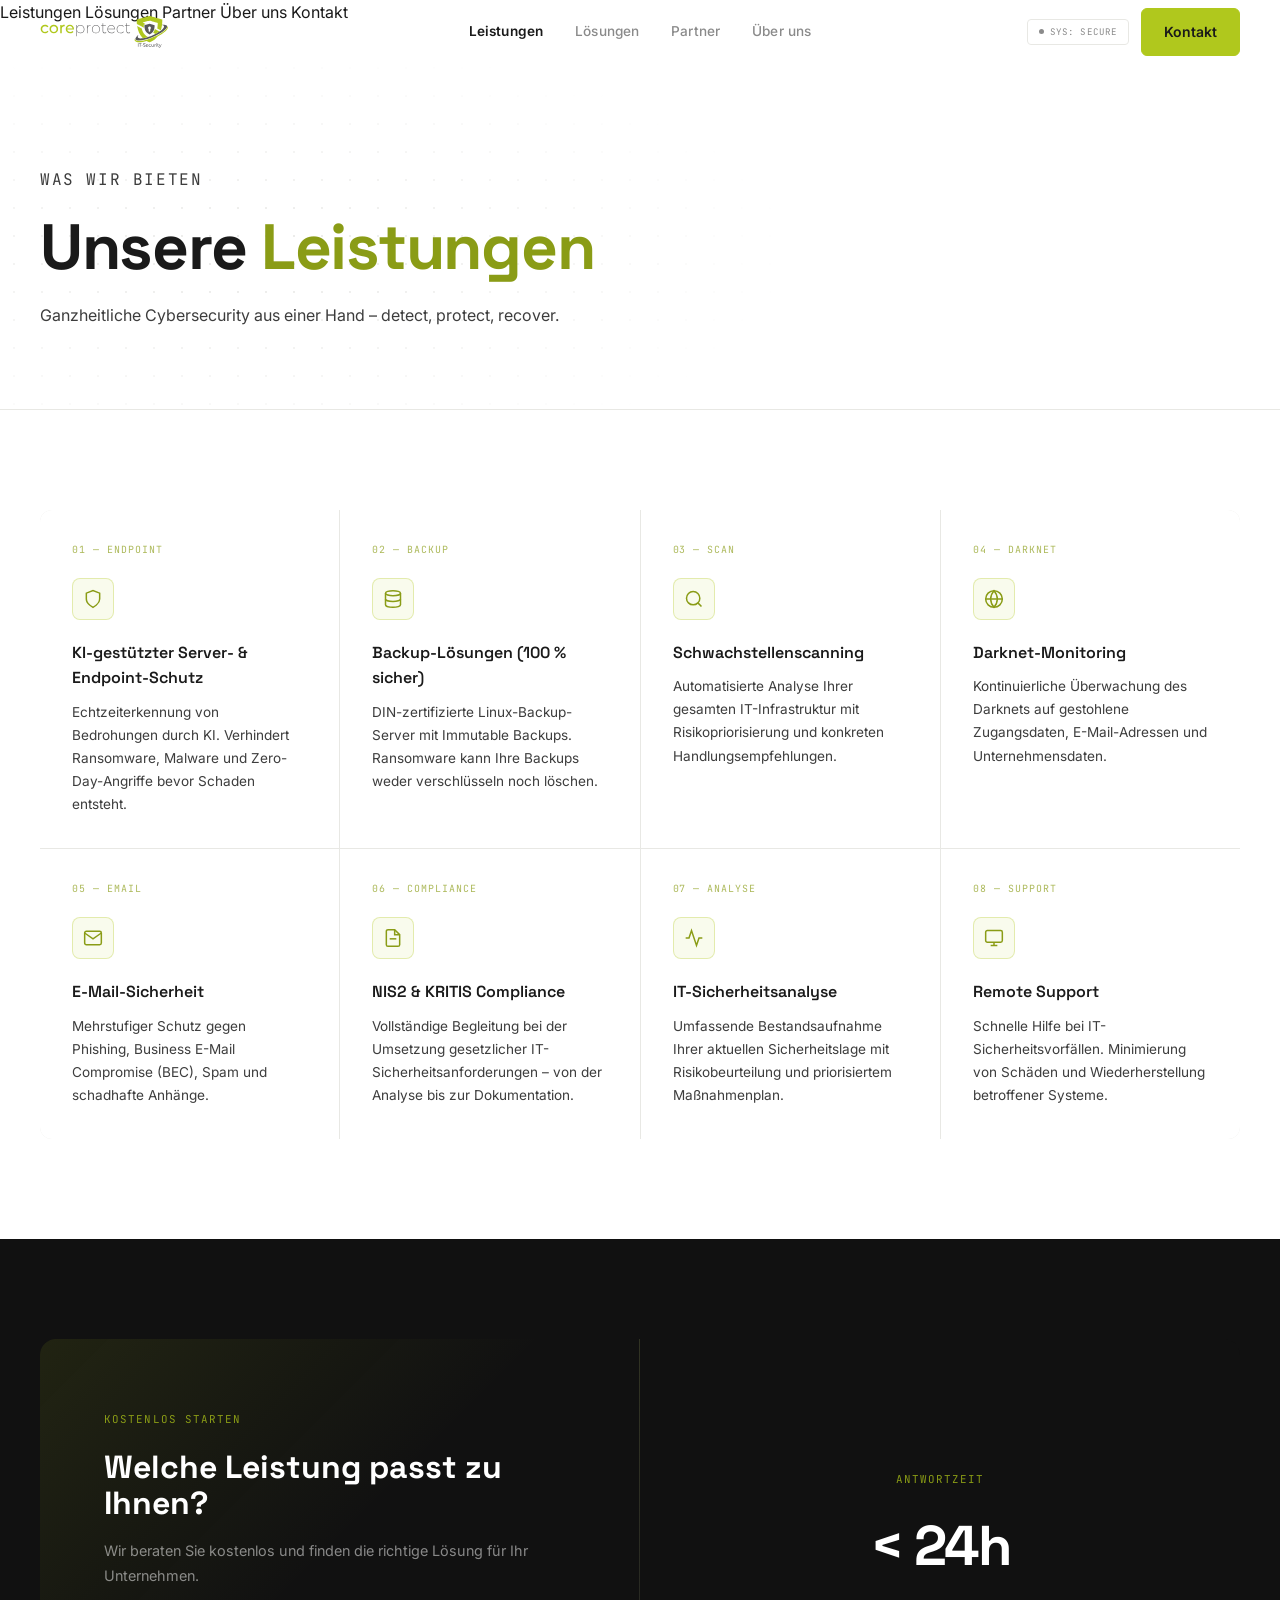
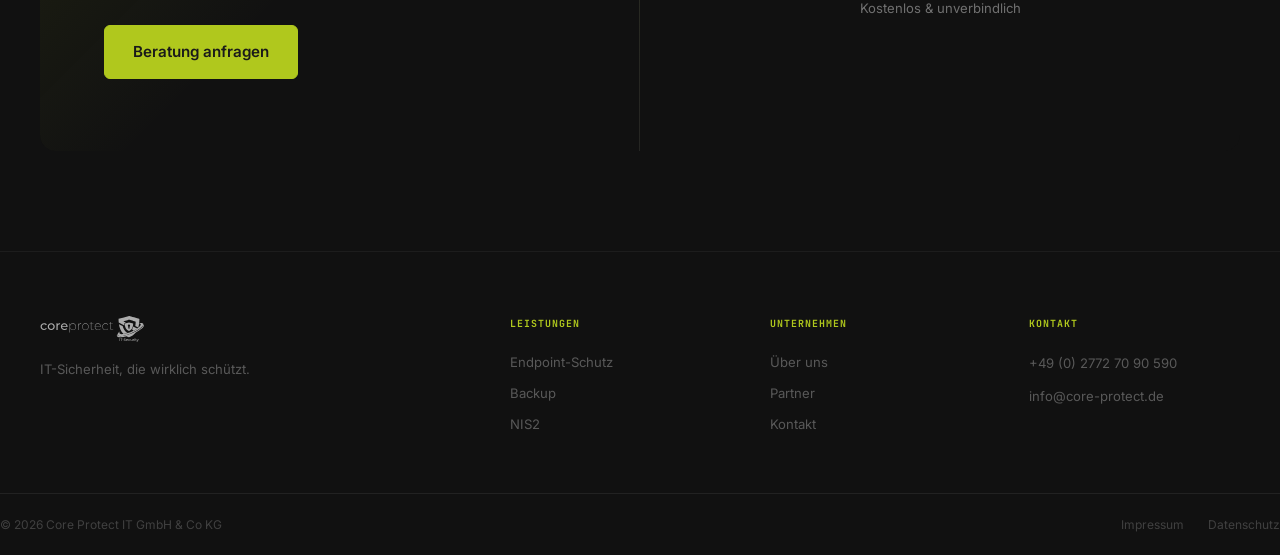
==== leistungen.html @ 8c35ec33 "Initial commit: Core Protect IT website Complete static website for Core Protect IT GmbH & Co KG — I" ====
<!DOCTYPE html>
<html lang="de">
<head>
  <meta charset="UTF-8" />
  <meta name="viewport" content="width=device-width, initial-scale=1.0" />
  <title>Leistungen | Core Protect IT</title>
  <link rel="preconnect" href="https://fonts.googleapis.com" />
  <link rel="preconnect" href="https://fonts.gstatic.com" crossorigin />
  <link href="https://fonts.googleapis.com/css2?family=Space+Grotesk:wght@400;500;600;700&family=Inter:wght@400;500;600&family=JetBrains+Mono:wght@400;500&display=swap" rel="stylesheet" />
  <link rel="stylesheet" href="css/style.css" />
</head>
<body>

  <header class="header scrolled" id="header">
    <nav class="nav wrap">
      <a href="index.html" class="nav__logo"><img src="images/logo.svg" alt="Core Protect IT" /></a>
      <div class="nav__center">
        <a href="leistungen.html" class="active">Leistungen</a>
        <a href="loesungen.html">Lösungen</a>
        <a href="partner.html">Partner</a>
        <a href="ueber-uns.html">Über uns</a>
      </div>
      <div class="nav__right">
        <span class="nav__status"><span class="nav__status__dot"></span>Sys: Secure</span>
        <a href="kontakt.html" class="btn btn-green">Kontakt</a>
      </div>
      <button class="nav__burger" id="burger"><span></span><span></span><span></span></button>
    </nav>
  </header>
  <div class="nav-mobile-links" id="mobileNav">
    <a href="leistungen.html">Leistungen</a>
    <a href="loesungen.html">Lösungen</a>
    <a href="partner.html">Partner</a>
    <a href="ueber-uns.html">Über uns</a>
    <a href="kontakt.html">Kontakt</a>
  </div>

  <section class="page-hero">
    <div class="wrap page-hero__inner">
      <p class="page-hero__kicker">Was wir bieten</p>
      <h1>Unsere <span>Leistungen</span></h1>
      <p>Ganzheitliche Cybersecurity aus einer Hand – detect, protect, recover.</p>
    </div>
  </section>

  <section class="s">
    <div class="wrap">
      <div class="cards reveal">
        <div class="card">
          <div class="card__n">01 — ENDPOINT</div>
          <div class="card__ico"><svg viewBox="0 0 24 24" fill="none" stroke="currentColor" stroke-width="1.8"><path d="M12 22s8-4 8-10V5l-8-3-8 3v7c0 6 8 10 8 10z"/></svg></div>
          <h3>KI-gestützter Server- & Endpoint-Schutz</h3>
          <p>Echtzeiterkennung von Bedrohungen durch KI. Verhindert Ransomware, Malware und Zero-Day-Angriffe bevor Schaden entsteht.</p>
          <div class="card__bar"></div>
        </div>
        <div class="card">
          <div class="card__n">02 — BACKUP</div>
          <div class="card__ico"><svg viewBox="0 0 24 24" fill="none" stroke="currentColor" stroke-width="1.8"><ellipse cx="12" cy="5" rx="9" ry="3"/><path d="M3 5v14c0 1.66 4 3 9 3s9-1.34 9-3V5"/><path d="M3 12c0 1.66 4 3 9 3s9-1.34 9-3"/></svg></div>
          <h3>Backup-Lösungen (100 % sicher)</h3>
          <p>DIN-zertifizierte Linux-Backup-Server mit Immutable Backups. Ransomware kann Ihre Backups weder verschlüsseln noch löschen.</p>
          <div class="card__bar"></div>
        </div>
        <div class="card">
          <div class="card__n">03 — SCAN</div>
          <div class="card__ico"><svg viewBox="0 0 24 24" fill="none" stroke="currentColor" stroke-width="1.8"><circle cx="11" cy="11" r="8"/><line x1="21" y1="21" x2="16.65" y2="16.65"/></svg></div>
          <h3>Schwachstellenscanning</h3>
          <p>Automatisierte Analyse Ihrer gesamten IT-Infrastruktur mit Risikopriorisierung und konkreten Handlungsempfehlungen.</p>
          <div class="card__bar"></div>
        </div>
        <div class="card">
          <div class="card__n">04 — DARKNET</div>
          <div class="card__ico"><svg viewBox="0 0 24 24" fill="none" stroke="currentColor" stroke-width="1.8"><circle cx="12" cy="12" r="10"/><line x1="2" y1="12" x2="22" y2="12"/><path d="M12 2a15.3 15.3 0 0 1 4 10 15.3 15.3 0 0 1-4 10 15.3 15.3 0 0 1-4-10 15.3 15.3 0 0 1 4-10z"/></svg></div>
          <h3>Darknet-Monitoring</h3>
          <p>Kontinuierliche Überwachung des Darknets auf gestohlene Zugangsdaten, E-Mail-Adressen und Unternehmensdaten.</p>
          <div class="card__bar"></div>
        </div>
        <div class="card">
          <div class="card__n">05 — EMAIL</div>
          <div class="card__ico"><svg viewBox="0 0 24 24" fill="none" stroke="currentColor" stroke-width="1.8"><path d="M4 4h16c1.1 0 2 .9 2 2v12c0 1.1-.9 2-2 2H4c-1.1 0-2-.9-2-2V6c0-1.1.9-2 2-2z"/><polyline points="22,6 12,13 2,6"/></svg></div>
          <h3>E-Mail-Sicherheit</h3>
          <p>Mehrstufiger Schutz gegen Phishing, Business E-Mail Compromise (BEC), Spam und schadhafte Anhänge.</p>
          <div class="card__bar"></div>
        </div>
        <div class="card">
          <div class="card__n">06 — COMPLIANCE</div>
          <div class="card__ico"><svg viewBox="0 0 24 24" fill="none" stroke="currentColor" stroke-width="1.8"><path d="M14 2H6a2 2 0 0 0-2 2v16a2 2 0 0 0 2 2h12a2 2 0 0 0 2-2V8z"/><polyline points="14 2 14 8 20 8"/><line x1="16" y1="13" x2="8" y2="13"/></svg></div>
          <h3>NIS2 & KRITIS Compliance</h3>
          <p>Vollständige Begleitung bei der Umsetzung gesetzlicher IT-Sicherheitsanforderungen – von der Analyse bis zur Dokumentation.</p>
          <div class="card__bar"></div>
        </div>
        <div class="card">
          <div class="card__n">07 — ANALYSE</div>
          <div class="card__ico"><svg viewBox="0 0 24 24" fill="none" stroke="currentColor" stroke-width="1.8"><polyline points="22 12 18 12 15 21 9 3 6 12 2 12"/></svg></div>
          <h3>IT-Sicherheitsanalyse</h3>
          <p>Umfassende Bestandsaufnahme Ihrer aktuellen Sicherheitslage mit Risikobeurteilung und priorisiertem Maßnahmenplan.</p>
          <div class="card__bar"></div>
        </div>
        <div class="card">
          <div class="card__n">08 — SUPPORT</div>
          <div class="card__ico"><svg viewBox="0 0 24 24" fill="none" stroke="currentColor" stroke-width="1.8"><rect x="2" y="3" width="20" height="14" rx="2"/><line x1="8" y1="21" x2="16" y2="21"/><line x1="12" y1="17" x2="12" y2="21"/></svg></div>
          <h3>Remote Support</h3>
          <p>Schnelle Hilfe bei IT-Sicherheitsvorfällen. Minimierung von Schäden und Wiederherstellung betroffener Systeme.</p>
          <div class="card__bar"></div>
        </div>
      </div>
    </div>
  </section>

  <section class="s s--dark">
    <div class="wrap reveal">
      <div class="cta-block">
        <div class="cta-block__left">
          <span class="label label--green" style="margin-bottom:20px;display:block;">Kostenlos starten</span>
          <h2>Welche Leistung passt zu Ihnen?</h2>
          <p>Wir beraten Sie kostenlos und finden die richtige Lösung für Ihr Unternehmen.</p>
          <div class="cta-btns">
            <a href="kontakt.html" class="btn btn-green btn-lg">Beratung anfragen</a>
          </div>
        </div>
        <div class="cta-block__right" style="justify-content:center;align-items:center;display:flex;">
          <div style="text-align:center;">
            <span class="label label--green" style="display:block;margin-bottom:12px;">Antwortzeit</span>
            <div style="font-family:var(--font-head);font-size:3.5rem;font-weight:700;letter-spacing:-0.04em;color:#fff;">&lt; 24h</div>
            <div style="font-size:0.82rem;color:rgba(255,255,255,.4);margin-top:8px;">Kostenlos & unverbindlich</div>
          </div>
        </div>
      </div>
    </div>
  </section>

  <footer class="footer">
    <div class="wrap footer__grid">
      <div class="footer__brand"><img src="images/logo.svg" alt="Core Protect IT" /><p>IT-Sicherheit, die wirklich schützt.</p></div>
      <div class="footer__col"><h5>Leistungen</h5><a href="leistungen.html">Endpoint-Schutz</a><a href="leistungen.html">Backup</a><a href="leistungen.html">NIS2</a></div>
      <div class="footer__col"><h5>Unternehmen</h5><a href="ueber-uns.html">Über uns</a><a href="partner.html">Partner</a><a href="kontakt.html">Kontakt</a></div>
      <div class="footer__col"><h5>Kontakt</h5><p>+49 (0) 2772 70 90 590</p><p>info@core-protect.de</p></div>
    </div>
    <div class="wrap footer__btm">
      <p>&copy; 2026 Core Protect IT GmbH & Co KG</p>
      <div class="footer__btm-links"><a href="impressum.html">Impressum</a><a href="datenschutz.html">Datenschutz</a></div>
    </div>
  </footer>
  <script src="js/main.js"></script>
</body>
</html>
---- css/style.css ----
@import url('https://fonts.googleapis.com/css2?family=Space+Grotesk:wght@400;500;600;700&family=Inter:wght@400;500;600&family=JetBrains+Mono:wght@400;500&display=swap');

/* ===== Reset ===== */
*, *::before, *::after { box-sizing: border-box; margin: 0; padding: 0; }

:root {
  --green:      #b0c81d;
  --green-dk:   #8a9c16;
  --green-bg:   rgba(176,200,29,0.08);
  --green-line: rgba(176,200,29,0.3);
  --black:      #0e0e0e;
  --ink:        #1a1a1a;
  --ink-2:      #3d3d3d;
  --ink-3:      #8a8a8a;
  --rule:       #e8e8e4;
  --bg:         #fafaf8;
  --bg-off:     #f2f2ef;
  --white:      #ffffff;

  /* Dark surfaces */
  --d:          #111111;
  --d2:         #1a1a1a;
  --d3:         #222222;

  --font-head:  'Space Grotesk', system-ui, sans-serif;
  --font-body:  'Inter', system-ui, sans-serif;
  --font-mono:  'JetBrains Mono', monospace;
  --t:          0.2s ease;
}

html { scroll-behavior: smooth; font-size: 16px; }
body {
  font-family: var(--font-body);
  background: var(--white);
  color: var(--ink);
  line-height: 1.6;
  -webkit-font-smoothing: antialiased;
  overflow-x: hidden;
}
a { color: inherit; text-decoration: none; }
img { max-width: 100%; display: block; }
p { line-height: 1.75; }

/* ===== Layout ===== */
.wrap      { max-width: 1280px; margin: 0 auto; padding: 0 40px; }
.wrap--sm  { max-width: 960px;  margin: 0 auto; padding: 0 40px; }
.wrap--lg  { max-width: 1440px; margin: 0 auto; padding: 0 40px; }

/* ===== Type Scale ===== */
.display {
  font-family: var(--font-head);
  font-size: clamp(3.5rem, 7vw, 6.5rem);
  font-weight: 700;
  line-height: 0.95;
  letter-spacing: -0.02em;
  color: var(--ink);
}
.display .accent {
  color: var(--green-dk);
}

.heading-xl {
  font-family: var(--font-head);
  font-size: clamp(2rem, 4vw, 3.2rem);
  font-weight: 700;
  line-height: 1.1;
  letter-spacing: -0.015em;
  color: var(--ink);
}
.heading-lg {
  font-family: var(--font-head);
  font-size: clamp(1.5rem, 2.5vw, 2rem);
  font-weight: 600;
  line-height: 1.2;
  letter-spacing: -0.01em;
  color: var(--ink);
}
.heading-sm {
  font-family: var(--font-head);
  font-size: 1.1rem;
  font-weight: 600;
  line-height: 1.3;
  color: var(--ink);
}
.body-lg { font-size: 1.05rem; color: var(--ink-2); line-height: 1.75; }
.body    { font-size: 0.9rem;  color: var(--ink-2); line-height: 1.75; }
.label   {
  font-family: var(--font-mono);
  font-size: 0.68rem; letter-spacing: 0.1em;
  text-transform: uppercase; color: var(--ink-3);
}
.label--green { color: var(--green-dk); }

/* ===== Buttons ===== */
.btn {
  display: inline-flex; align-items: center; gap: 8px;
  font-family: var(--font-body); font-size: 0.875rem; font-weight: 600;
  padding: 12px 22px; border-radius: 6px; border: 1.5px solid transparent;
  cursor: pointer; transition: var(--t); white-space: nowrap;
}
.btn svg { width: 15px; height: 15px; flex-shrink: 0; }
.btn-black { background: var(--ink); color: #fff; border-color: var(--ink); }
.btn-black:hover { background: var(--d2); }
.btn-green { background: var(--green); color: var(--ink); border-color: var(--green); }
.btn-green:hover { background: var(--green-dk); border-color: var(--green-dk); color: #fff; }
.btn-outline { border-color: var(--rule); color: var(--ink-2); }
.btn-outline:hover { border-color: var(--ink-3); color: var(--ink); }
.btn-outline-white { border-color: rgba(255,255,255,0.25); color: rgba(255,255,255,0.8); }
.btn-outline-white:hover { border-color: rgba(255,255,255,0.6); color: #fff; }
.btn-lg { padding: 14px 28px; font-size: 0.95rem; }

/* ===== Nav ===== */
.header {
  position: fixed; inset: 0 0 auto 0; z-index: 200;
  border-bottom: 1px solid transparent;
  transition: background var(--t), border-color var(--t), backdrop-filter var(--t);
}
.header.scrolled {
  background: rgba(10,10,10,0.93);
  backdrop-filter: blur(24px) saturate(160%);
  border-bottom-color: rgba(176,200,29,0.15);
}

/* Top static green accent */
.header.scrolled::before {
  content: '';
  position: absolute;
  top: 0; left: 0; right: 0; height: 1px;
  background: linear-gradient(90deg, transparent 0%, var(--green-dk) 40%, var(--green) 60%, transparent 100%);
  opacity: 0.55;
  pointer-events: none;
}

/* Bottom moving scan line */
.header.scrolled::after {
  content: '';
  position: absolute;
  bottom: 0; left: 0; right: 0; height: 1px;
  background: linear-gradient(90deg, transparent 0%, var(--green) 50%, transparent 100%);
  background-size: 55% 1px;
  background-repeat: no-repeat;
  background-position: -55% 0;
  animation: navScan 5s ease-in-out infinite;
  pointer-events: none;
}
@keyframes navScan {
  0%   { background-position: -55% 0; }
  100% { background-position: 155% 0; }
}

/* Logo white on dark header */
.nav__logo img { transition: filter 0.25s ease; }
.header.scrolled .nav__logo img { filter: brightness(0) invert(1); opacity: 0.88; }

/* Nav links light on dark header */
.header.scrolled .nav__center a { color: rgba(255,255,255,0.38); }
.header.scrolled .nav__center a:hover { color: rgba(255,255,255,0.88); }
.header.scrolled .nav__center a.active { color: #fff; }
.header.scrolled .nav__burger span { background: rgba(255,255,255,0.7); }

/* Status badge */
.nav__status {
  display: flex; align-items: center; gap: 6px;
  font-family: var(--font-mono); font-size: 0.57rem;
  letter-spacing: 0.12em; text-transform: uppercase;
  padding: 5px 11px; border-radius: 4px;
  border: 1px solid var(--rule); color: var(--ink-3);
  transition: border-color 0.25s ease, color 0.25s ease, background 0.25s ease;
  white-space: nowrap;
}
.header.scrolled .nav__status {
  border-color: rgba(176,200,29,0.28);
  color: rgba(176,200,29,0.82);
  background: rgba(176,200,29,0.05);
}
.nav__status__dot {
  width: 5px; height: 5px; border-radius: 50%;
  background: var(--ink-3); flex-shrink: 0;
  transition: background 0.25s ease;
}
.header.scrolled .nav__status__dot {
  background: var(--green);
  animation: statusPulse 2.4s ease-in-out infinite;
}
@keyframes statusPulse {
  0%, 100% { box-shadow: 0 0 0 0 rgba(176,200,29,0.55); }
  50%       { box-shadow: 0 0 0 4px transparent; }
}

/* Mobile nav dark state */
.header.scrolled ~ #mobileNav.open {
  background: rgba(10,10,10,0.97);
  border-bottom-color: rgba(255,255,255,0.06);
}
.header.scrolled ~ #mobileNav.open a { color: rgba(255,255,255,0.5); }
.header.scrolled ~ #mobileNav.open a:hover { color: rgba(255,255,255,0.88); }
.nav {
  display: flex; align-items: center; justify-content: space-between;
  height: 64px;
}
.nav__logo img { height: 32px; width: auto; }

.nav__center {
  display: flex; align-items: center; gap: 32px;
  position: absolute; left: 50%; transform: translateX(-50%);
}
.nav__center a {
  font-size: 0.85rem; font-weight: 500; color: var(--ink-3);
  transition: color var(--t); letter-spacing: 0.01em;
}
.nav__center a:hover { color: var(--ink); }
.nav__center a.active { color: var(--ink); font-weight: 600; }

.nav__right { display: flex; align-items: center; gap: 12px; }

.nav__burger {
  display: none; flex-direction: column; gap: 5px;
  background: none; border: none; cursor: pointer;
}
.nav__burger span { width: 22px; height: 1.5px; background: var(--ink); display: block; transition: var(--t); }

/* ===== HERO ===== */
.hero {
  min-height: 100vh; display: flex; flex-direction: column;
  justify-content: flex-end; padding: 0;
  position: relative; overflow: hidden;
  background: var(--white);
}

/* subtle dot grid */
.hero::before {
  content: ''; position: absolute; inset: 0; pointer-events: none;
  background-image: radial-gradient(circle, #d0d0cc 1px, transparent 1px);
  background-size: 32px 32px;
  mask-image: radial-gradient(ellipse 60% 70% at 70% 30%, black 0%, transparent 80%);
  opacity: 0.5;
}

.hero__top {
  flex: 1; display: flex; align-items: flex-end;
  padding: 120px 40px 60px;
  max-width: 1280px; margin: 0 auto; width: 100%;
}
.hero__headline-wrap {
  display: grid; grid-template-columns: 1fr 380px;
  gap: 60px; align-items: flex-end; width: 100%;
}
.hero__kicker {
  display: flex; align-items: center; gap: 10px;
  margin-bottom: 28px;
}
.hero__kicker-dot {
  width: 8px; height: 8px; border-radius: 50%; background: var(--green);
  animation: pulse 2s ease infinite;
}
@keyframes pulse {
  0%,100% { box-shadow: 0 0 0 0 rgba(176,200,29,.4); }
  50%      { box-shadow: 0 0 0 6px transparent; }
}
.hero__kicker-text { font-family: var(--font-mono); font-size: 0.7rem; letter-spacing: 0.1em; text-transform: uppercase; color: var(--green-dk); }

.hero__side {
  padding-bottom: 12px;
}
.hero__side-text { font-size: 0.9rem; color: var(--ink-2); line-height: 1.7; margin-bottom: 24px; max-width: 340px; }
.hero__cta { display: flex; gap: 10px; }

.hero__rule {
  height: 1px; background: var(--rule); width: 100%;
}
.hero__bottom {
  display: grid; grid-template-columns: repeat(3,1fr);
  max-width: 1280px; margin: 0 auto; width: 100%;
  padding: 0 40px;
}
.hero__stat-cell {
  padding: 24px 0; border-right: 1px solid var(--rule);
  padding-right: 40px; padding-left: 40px;
}
.hero__stat-cell:first-child { padding-left: 0; }
.hero__stat-cell:last-child  { border-right: none; }
.hero__stat-num {
  font-family: var(--font-head); font-size: 2.2rem;
  font-weight: 700; color: var(--ink); line-height: 1;
  margin-bottom: 4px;
}
.hero__stat-num em { color: var(--green-dk); font-style: normal; }
.hero__stat-label { font-size: 0.78rem; color: var(--ink-3); line-height: 1.5; }

/* ===== Divider rule ===== */
.hr { height: 1px; background: var(--rule); }

/* ===== Section spacing ===== */
.s { padding: 100px 0; }
.s--sm { padding: 64px 0; }
.s--dark { background: var(--d); color: #fff; }
.s--off  { background: var(--bg); }

/* ===== Section label/title pattern ===== */
.s-head {
  display: grid; grid-template-columns: 200px 1fr;
  gap: 40px; margin-bottom: 64px; align-items: start;
}
.s-head--center {
  display: flex; flex-direction: column; align-items: center;
  text-align: center; margin-bottom: 56px; gap: 16px;
}
.s-num {
  font-family: var(--font-mono); font-size: 0.7rem;
  letter-spacing: 0.1em; text-transform: uppercase;
  color: var(--ink-3); padding-top: 8px;
}

/* ===== Services list (editorial) ===== */
.services-list { border-top: 1px solid var(--rule); }
.services-list__item {
  display: grid; grid-template-columns: 56px 1fr 1fr;
  gap: 40px; padding: 32px 0; border-bottom: 1px solid var(--rule);
  align-items: start; transition: background var(--t);
  cursor: default;
}
.services-list__item:hover { background: var(--bg); margin: 0 -40px; padding-left: 40px; padding-right: 40px; }
.services-list__n {
  font-family: var(--font-mono); font-size: 0.68rem;
  letter-spacing: 0.08em; color: var(--ink-3);
  padding-top: 4px;
}
.services-list__title { font-family: var(--font-head); font-size: 1.15rem; font-weight: 600; color: var(--ink); }
.services-list__desc  { font-size: 0.875rem; color: var(--ink-2); line-height: 1.7; }
.services-list__tag   {
  display: inline-block; font-family: var(--font-mono);
  font-size: 0.62rem; letter-spacing: 0.06em; text-transform: uppercase;
  background: var(--green-bg); color: var(--green-dk);
  border: 1px solid var(--green-line); border-radius: 4px;
  padding: 2px 8px; margin-top: 8px;
}

/* ===== Stats row (big numbers) ===== */
.stats-row {
  display: grid; grid-template-columns: repeat(4,1fr);
  border-left: 1px solid rgba(255,255,255,.08);
}
.stats-row__cell {
  padding: 56px 40px;
  border-right: 1px solid rgba(255,255,255,.08);
}
.stats-row__num {
  font-family: var(--font-head); font-size: clamp(2.8rem, 5vw, 4.5rem);
  font-weight: 700; color: var(--green); line-height: 1;
  margin-bottom: 12px; letter-spacing: -0.03em;
}
.stats-row__label { font-size: 0.8rem; color: rgba(255,255,255,.45); line-height: 1.6; max-width: 160px; }

/* ===== Three pillars ===== */
.pillars { display: grid; grid-template-columns: repeat(3,1fr); border-top: 1px solid var(--rule); }
.pillar {
  padding: 48px 40px; border-right: 1px solid var(--rule);
  position: relative; overflow: hidden;
}
.pillar:last-child { border-right: none; }
.pillar__step {
  font-family: var(--font-mono); font-size: 0.68rem;
  letter-spacing: 0.1em; text-transform: uppercase;
  color: var(--green-dk); margin-bottom: 32px; display: block;
}
.pillar__icon {
  width: 44px; height: 44px; margin-bottom: 20px;
  background: var(--green-bg); border: 1px solid var(--green-line);
  border-radius: 8px; display: flex; align-items: center; justify-content: center;
}
.pillar__icon svg { width: 22px; height: 22px; color: var(--green-dk); }
.pillar h3 { font-family: var(--font-head); font-size: 1.1rem; font-weight: 600; color: var(--ink); margin-bottom: 12px; }
.pillar p  { font-size: 0.875rem; color: var(--ink-2); line-height: 1.75; margin-bottom: 20px; }
.pillar ul { list-style: none; display: flex; flex-direction: column; gap: 8px; }
.pillar ul li { font-size: 0.8rem; color: var(--ink-2); display: flex; align-items: center; gap: 10px; }
.pillar ul li::before { content:''; width: 5px; height: 5px; border-radius: 50%; background: var(--green); flex-shrink: 0; }
.pillar__bar { position: absolute; bottom: 0; left: 0; height: 2px; width: 0; background: var(--green); transition: width 0.4s ease; }
.pillar:hover .pillar__bar { width: 100%; }

/* ===== Feature block ===== */
.feature {
  display: grid; grid-template-columns: 5fr 6fr;
  gap: 100px; align-items: center; padding: 80px 0;
  border-bottom: 1px solid var(--rule);
}
.feature:last-child { border-bottom: none; }
.feature--flip .feature__text { order: 2; }
.feature--flip .feature__vis  { order: 1; }
.feature__label { margin-bottom: 20px; }
.feature__text h2 { font-family: var(--font-head); font-size: clamp(1.6rem,2.5vw,2.2rem); font-weight: 700; color: var(--ink); margin-bottom: 16px; line-height: 1.2; }
.feature__text p  { font-size: 0.9rem; color: var(--ink-2); line-height: 1.8; margin-bottom: 24px; }
.feature__list { list-style: none; display: flex; flex-direction: column; gap: 12px; margin-bottom: 32px; }
.feature__list li { display: flex; align-items: flex-start; gap: 10px; font-size: 0.875rem; color: var(--ink); }
.feature__list li svg { width: 14px; height: 14px; color: var(--green-dk); flex-shrink: 0; margin-top: 3px; }

/* Dark terminal visual */
.feature__vis {
  background: var(--d); border-radius: 12px; overflow: hidden;
  border: 1px solid rgba(255,255,255,.08);
  box-shadow: 0 24px 60px rgba(0,0,0,.18), 0 4px 12px rgba(0,0,0,.12);
}
.term-bar { background: var(--d3); padding: 12px 16px; display: flex; align-items: center; gap: 7px; border-bottom: 1px solid rgba(255,255,255,.06); }
.dot-r { width:10px;height:10px;border-radius:50%;background:#ff5f57; }
.dot-y { width:10px;height:10px;border-radius:50%;background:#febc2e; }
.dot-g { width:10px;height:10px;border-radius:50%;background:#28c840; }
.term-title { font-family: var(--font-mono); font-size: 0.7rem; color: rgba(255,255,255,.3); margin-left: 6px; }
.term-body { padding: 20px; font-family: var(--font-mono); font-size: 0.72rem; line-height: 2; }
.t-dim   { color: rgba(255,255,255,.25); }
.t-green { color: var(--green); }
.t-red   { color: #ff6b6b; }
.t-white { color: rgba(255,255,255,.85); }
.t-cursor { display: inline-block; width: 7px; height: 12px; background: var(--green); vertical-align: middle; animation: blink 1s step-end infinite; margin-left: 2px; }
@keyframes blink { 0%,100%{opacity:1}50%{opacity:0} }

/* Backup vis */
.backup-vis { padding: 28px; }
.bv-label { font-family: var(--font-mono); font-size: 0.62rem; letter-spacing: 0.08em; text-transform: uppercase; color: rgba(255,255,255,.3); margin-bottom: 20px; }
.bv-row { display: flex; align-items: center; gap: 12px; margin-bottom: 12px; }
.bv-name { font-family: var(--font-mono); font-size: 0.68rem; color: rgba(255,255,255,.4); width: 110px; flex-shrink: 0; }
.bv-bar  { flex: 1; height: 5px; background: rgba(255,255,255,.07); border-radius: 3px; overflow: hidden; }
.bv-fill { height: 100%; border-radius: 3px; background: var(--green); }
.bv-pct  { font-family: var(--font-mono); font-size: 0.68rem; color: var(--green); width: 34px; text-align: right; flex-shrink: 0; }
.bv-metrics { display: grid; grid-template-columns: repeat(3,1fr); gap: 1px; background: rgba(255,255,255,.06); margin-top: 20px; border-radius: 8px; overflow: hidden; }
.bv-metric { background: var(--d2); padding: 14px; text-align: center; }
.bv-metric__val { font-family: var(--font-head); font-size: 1.1rem; font-weight: 600; color: var(--green); }
.bv-metric__lbl { font-family: var(--font-mono); font-size: 0.58rem; letter-spacing: 0.06em; color: rgba(255,255,255,.3); margin-top: 2px; text-transform: uppercase; }

/* ===== Security Console (hero) ===== */
.sec-console {
  background: var(--d2); border: 1px solid rgba(255,255,255,.1);
  border-radius: 12px; overflow: hidden;
  box-shadow: 0 32px 80px rgba(0,0,0,.2);
}
.sec-console__bar { display: flex; align-items: center; gap: 7px; padding: 12px 16px; background: var(--d3); border-bottom: 1px solid rgba(255,255,255,.06); }
.sc-title { font-family: var(--font-mono); font-size: 0.7rem; color: rgba(255,255,255,.3); margin-left: 6px; }
.sec-console__body { padding: 16px; display: flex; flex-direction: column; gap: 12px; }

.sec-alert { display: flex; align-items: center; gap: 12px; background: rgba(176,200,29,.07); border: 1px solid rgba(176,200,29,.2); border-radius: 8px; padding: 12px 14px; animation: alertPop 3s ease-in-out infinite; }
@keyframes alertPop { 0%,100%{border-color:rgba(176,200,29,.2)}50%{border-color:rgba(176,200,29,.45)} }
.sec-alert__badge { font-family: var(--font-mono); font-size: 0.62rem; color: var(--ink); background: var(--green); border-radius: 4px; padding: 2px 7px; flex-shrink: 0; font-weight: 600; }
.sec-alert__text { flex: 1; }
.sec-alert__text strong { display: block; font-size: 0.8rem; font-weight: 600; color: #fff; font-family: var(--font-head); }
.sec-alert__text span  { font-family: var(--font-mono); font-size: 0.65rem; color: rgba(255,255,255,.35); }
.sec-alert__ts { font-family: var(--font-mono); font-size: 0.62rem; color: rgba(255,255,255,.25); }

.sec-metrics { display: grid; grid-template-columns: repeat(3,1fr); gap: 8px; }
.sec-metric { background: rgba(255,255,255,.04); border: 1px solid rgba(255,255,255,.06); border-radius: 8px; padding: 12px; text-align: center; }
.sec-metric__label { font-family: var(--font-mono); font-size: 0.6rem; color: rgba(255,255,255,.3); margin-bottom: 4px; display: block; }
.sec-metric__val { font-family: var(--font-head); font-size: 1.1rem; font-weight: 600; color: #fff; }
.sec-metric__val--green { color: var(--green); }

.sec-log { display: flex; flex-direction: column; gap: 4px; }
.sec-log__line { display: flex; align-items: center; gap: 10px; font-family: var(--font-mono); font-size: 0.66rem; color: rgba(255,255,255,.4); padding: 5px 6px; border-radius: 4px; }
.log-time { color: rgba(255,255,255,.2); flex-shrink: 0; }
.log-ok   { color: var(--green); font-weight: 600; flex-shrink: 0; }
.log-warn { color: #febc2e; font-weight: 600; flex-shrink: 0; }
.log-msg  { flex: 1; }

.sec-scan { height: 2px; background: rgba(255,255,255,.06); border-radius: 2px; overflow: hidden; }
.sec-scan__bar { height: 100%; width: 40%; background: linear-gradient(90deg,transparent,var(--green),transparent); animation: scanMove 2.5s ease-in-out infinite; }
@keyframes scanMove { 0%{margin-left:-40%}100%{margin-left:140%} }

/* ===== Process steps ===== */
.process { display: grid; grid-template-columns: repeat(4,1fr); gap: 1px; background: var(--rule); border-radius: 10px; overflow: hidden; }
.process-step { background: var(--white); padding: 36px 28px; position: relative; }
.process-step__n { font-family: var(--font-mono); font-size: 0.65rem; letter-spacing: 0.1em; color: var(--green-dk); margin-bottom: 20px; }
.process-step__icon { width: 36px; height: 36px; border: 1px solid var(--rule); border-radius: 8px; display: flex; align-items: center; justify-content: center; margin-bottom: 16px; }
.process-step__icon svg { width: 16px; height: 16px; color: var(--ink-3); }
.process-step h3 { font-family: var(--font-head); font-size: 0.95rem; font-weight: 600; color: var(--ink); margin-bottom: 8px; }
.process-step p  { font-size: 0.82rem; color: var(--ink-2); line-height: 1.65; }

/* ===== Sectors ===== */
.sectors { display: flex; flex-wrap: wrap; gap: 8px; }
.sector {
  display: flex; align-items: center; gap: 8px;
  border: 1px solid var(--rule); background: var(--white);
  border-radius: 6px; padding: 10px 18px;
  font-size: 0.85rem; font-weight: 500; color: var(--ink-2);
  transition: border-color var(--t), color var(--t);
}
.sector:hover { border-color: var(--green); color: var(--ink); }
.sector-dot { width: 5px; height: 5px; border-radius: 50%; background: var(--green); flex-shrink: 0; }

/* ===== Marquee ===== */
.marquee-wrap { overflow: hidden; position: relative; }
.marquee-wrap::before, .marquee-wrap::after { content:''; position:absolute; top:0; bottom:0; width:80px; z-index:2; }
.marquee-wrap::before { left:0;  background: linear-gradient(90deg, var(--white), transparent); }
.marquee-wrap::after  { right:0; background: linear-gradient(-90deg, var(--white), transparent); }
.marquee-inner { display: flex; gap: 16px; width: max-content; animation: marquee 24s linear infinite; }
@keyframes marquee { 0%{transform:translateX(0)}100%{transform:translateX(-50%)} }
.marquee-chip {
  flex-shrink: 0; padding: 8px 20px;
  border: 1px solid var(--rule); border-radius: 6px;
  font-size: 0.75rem; font-weight: 700; letter-spacing: 0.07em;
  text-transform: uppercase; color: var(--ink-3); white-space: nowrap;
  background: var(--white);
}

/* ===== CTA block ===== */
.cta-block {
  background: var(--d); border-radius: 16px; overflow: hidden;
  display: grid; grid-template-columns: 1fr 1fr;
}
.cta-block__left {
  padding: 72px 64px;
  background: linear-gradient(135deg, rgba(176,200,29,.1) 0%, transparent 50%);
  border-right: 1px solid rgba(255,255,255,.07);
}
.cta-block__left h2 { font-family: var(--font-head); font-size: clamp(1.6rem,2.5vw,2.2rem); font-weight: 700; color: #fff; margin-bottom: 16px; line-height: 1.15; }
.cta-block__left p  { font-size: 0.9rem; color: rgba(255,255,255,.5); margin-bottom: 36px; line-height: 1.75; }
.cta-btns { display: flex; gap: 12px; flex-wrap: wrap; }
.cta-block__right { padding: 72px 64px; display: flex; flex-direction: column; gap: 28px; }
.cta-feature { display: flex; gap: 16px; align-items: flex-start; }
.cta-feature__ico { width: 32px; height: 32px; flex-shrink: 0; margin-top: 2px; background: var(--green-bg); border: 1px solid var(--green-line); border-radius: 6px; display: flex; align-items: center; justify-content: center; }
.cta-feature__ico svg { width: 14px; height: 14px; color: var(--green); }
.cta-feature h4 { font-family: var(--font-head); font-size: 0.9rem; font-weight: 600; color: #fff; margin-bottom: 4px; }
.cta-feature p  { font-size: 0.82rem; color: rgba(255,255,255,.4); line-height: 1.6; }

/* ===== Page hero ===== */
.page-hero { padding: 140px 0 80px; border-bottom: 1px solid var(--rule); position: relative; background: var(--white); }
.page-hero::before { content:''; position:absolute; inset:0; pointer-events:none; background-image: radial-gradient(circle, #d0d0cc 1px, transparent 1px); background-size: 28px 28px; mask-image: radial-gradient(ellipse 60% 80% at 20% 60%, black 0%, transparent 70%); opacity: 0.45; }
.page-hero__inner { position: relative; }
.page-hero__kicker { font-family: var(--font-mono); font-size: 0.68rem; letter-spacing: 0.1em; text-transform: uppercase; color: var(--ink-3); margin-bottom: 20px; }
.page-hero h1 { font-family: var(--font-head); font-size: clamp(2.4rem,5vw,4rem); font-weight: 700; color: var(--ink); letter-spacing: -0.02em; line-height: 1.05; margin-bottom: 20px; }
.page-hero h1 span { color: var(--green-dk); }
.page-hero p { font-size: 1rem; color: var(--ink-2); max-width: 520px; line-height: 1.75; }

/* ===== Cards (sub-pages) ===== */
.cards { display: grid; grid-template-columns: repeat(auto-fill,minmax(280px,1fr)); gap: 1px; background: var(--rule); border-radius: 12px; overflow: hidden; }
.card { background: var(--white); padding: 32px; position: relative; overflow: hidden; transition: background var(--t); }
.card:hover { background: var(--bg); }
.card__n  { font-family: var(--font-mono); font-size: 0.62rem; letter-spacing: 0.1em; color: var(--green-dk); opacity: 0.7; margin-bottom: 20px; }
.card__ico { width: 42px; height: 42px; border-radius: 8px; background: var(--green-bg); border: 1px solid var(--green-line); display: flex; align-items: center; justify-content: center; margin-bottom: 20px; }
.card__ico svg { width: 20px; height: 20px; color: var(--green-dk); }
.card h3 { font-family: var(--font-head); font-size: 1rem; font-weight: 600; color: var(--ink); margin-bottom: 10px; }
.card p  { font-size: 0.85rem; color: var(--ink-2); line-height: 1.7; }
.card__bar { position: absolute; bottom: 0; left: 0; height: 2px; width: 0; background: var(--green); transition: width 0.35s; }
.card:hover .card__bar { width: 100%; }

/* ===== Solution blocks ===== */
.sol { display: grid; grid-template-columns: 5fr 6fr; gap: 80px; align-items: center; padding: 80px 0; border-bottom: 1px solid var(--rule); }
.sol:last-child { border-bottom: none; }
.sol--flip .sol__text { order: 2; }
.sol--flip .sol__vis  { order: 1; }
.sol__text h2 { font-family: var(--font-head); font-size: clamp(1.6rem,2.5vw,2rem); font-weight: 700; color: var(--ink); margin-bottom: 16px; }
.sol__text p  { font-size: 0.9rem; color: var(--ink-2); line-height: 1.8; margin-bottom: 20px; }
.sol__list { list-style: none; display: flex; flex-direction: column; gap: 10px; margin-bottom: 28px; }
.sol__list li { display: flex; align-items: center; gap: 10px; font-size: 0.875rem; color: var(--ink); }
.sol__list li::before { content:''; width:5px; height:5px; border-radius:50%; background:var(--green); flex-shrink:0; }
.sol__vis { background: var(--d); border-radius: 12px; aspect-ratio: 4/3; display: flex; align-items: center; justify-content: center; font-size: 4rem; position: relative; overflow: hidden; border: 1px solid rgba(255,255,255,.06); box-shadow: 0 20px 50px rgba(0,0,0,.15); }
.sol__vis::before { content:''; position:absolute; inset:0; background:radial-gradient(circle at 50% 50%, rgba(176,200,29,.06) 0%, transparent 65%); }

/* ===== Partner cards ===== */
.partner-cards { display: grid; grid-template-columns: repeat(auto-fill,minmax(260px,1fr)); gap: 1px; background: var(--rule); border-radius: 12px; overflow: hidden; }
.partner-card { background: var(--white); padding: 32px; transition: background var(--t); }
.partner-card:hover { background: var(--bg); }
.partner-card__name { font-family: var(--font-head); font-size: 1rem; font-weight: 700; color: var(--green-dk); margin-bottom: 8px; }
.partner-card h3 { font-family: var(--font-head); font-size: 0.875rem; font-weight: 600; color: var(--ink); margin-bottom: 8px; }
.partner-card p  { font-size: 0.83rem; color: var(--ink-2); line-height: 1.65; }

/* ===== About ===== */
.about-grid { display: grid; grid-template-columns: 1fr 1fr; gap: 80px; align-items: start; }
.about-text h2 { font-family: var(--font-head); font-size: clamp(1.8rem,3vw,2.4rem); font-weight: 700; color: var(--ink); margin-bottom: 20px; }
.about-text p  { font-size: 0.9rem; color: var(--ink-2); line-height: 1.8; margin-bottom: 16px; }
.about-panel { border: 1px solid var(--rule); border-radius: 12px; overflow: hidden; }
.about-row { padding: 20px 24px; border-bottom: 1px solid var(--rule); }
.about-row:last-child { border-bottom: none; }
.about-row__label { font-family: var(--font-mono); font-size: 0.62rem; letter-spacing: 0.1em; text-transform: uppercase; color: var(--green-dk); margin-bottom: 4px; }
.about-row__val { font-size: 0.875rem; color: var(--ink); font-weight: 500; }

/* ===== Contact ===== */
.contact-grid { display: grid; grid-template-columns: 1fr 1.5fr; gap: 64px; align-items: start; }
.c-info h3 { font-family: var(--font-head); font-size: 1.1rem; font-weight: 600; color: var(--ink); margin-bottom: 24px; }
.c-item { display: flex; gap: 14px; margin-bottom: 20px; }
.c-ico { width: 38px; height: 38px; flex-shrink: 0; border-radius: 8px; background: var(--green-bg); border: 1px solid var(--green-line); display: flex; align-items: center; justify-content: center; font-size: 0.95rem; }
.c-txt strong { display: block; font-size: 0.82rem; font-weight: 600; color: var(--ink); margin-bottom: 2px; }
.c-txt span   { font-size: 0.82rem; color: var(--ink-2); }
.form { display: flex; flex-direction: column; gap: 16px; }
.form-row { display: grid; grid-template-columns: 1fr 1fr; gap: 16px; }
.form-g { display: flex; flex-direction: column; gap: 6px; }
.form-g label { font-family: var(--font-mono); font-size: 0.62rem; letter-spacing: 0.08em; text-transform: uppercase; color: var(--ink-3); }
.form-g input, .form-g select, .form-g textarea {
  background: var(--bg); border: 1px solid var(--rule);
  border-radius: 8px; padding: 12px 16px; color: var(--ink);
  font-family: var(--font-body); font-size: 0.9rem;
  transition: border-color var(--t), box-shadow var(--t);
}
.form-g input:focus, .form-g select:focus, .form-g textarea:focus { outline: none; border-color: var(--green); box-shadow: 0 0 0 3px rgba(176,200,29,.12); }
.form-g textarea { resize: vertical; min-height: 120px; }
.form-note { font-size: 0.75rem; color: var(--ink-3); }

/* ===== Footer ===== */
.footer { background: var(--d); padding: 64px 0 0; border-top: 1px solid rgba(255,255,255,.05); }
.footer__grid { display: grid; grid-template-columns: 2fr 1fr 1fr 1fr; gap: 48px; padding-bottom: 48px; border-bottom: 1px solid rgba(255,255,255,.07); }
.footer__brand img { height: 26px; filter: brightness(0) invert(1); opacity: 0.65; margin-bottom: 16px; }
.footer__brand p { font-size: 0.82rem; color: rgba(255,255,255,.3); max-width: 220px; line-height: 1.75; }
.footer__col h5 { font-family: var(--font-mono); font-size: 0.62rem; letter-spacing: 0.1em; text-transform: uppercase; color: var(--green); margin-bottom: 20px; }
.footer__col a, .footer__col p { display: block; font-size: 0.82rem; color: rgba(255,255,255,.3); margin-bottom: 10px; font-weight: 400; transition: color var(--t); }
.footer__col a:hover { color: #fff; }
.footer__btm { display: flex; justify-content: space-between; align-items: center; padding: 20px 0; font-size: 0.75rem; color: rgba(255,255,255,.2); }
.footer__btm a { color: rgba(255,255,255,.2); }
.footer__btm a:hover { color: var(--green); }
.footer__btm-links { display: flex; gap: 24px; }

/* ===== Reveal ===== */
.reveal { opacity: 0; transform: translateY(20px); transition: opacity 0.55s ease, transform 0.55s ease; }
.reveal.in { opacity: 1; transform: none; }

/* ===== Responsive ===== */
@media (max-width: 1024px) {
  .wrap, .wrap--sm, .wrap--lg { padding: 0 24px; }
  .hero__top { padding: 100px 24px 48px; }
  .hero__bottom { padding: 0 24px; }
  .hero__headline-wrap { grid-template-columns: 1fr; gap: 36px; }
  .hero__side { display: flex; flex-direction: column; align-items: flex-start; }
  .hero__bottom { grid-template-columns: repeat(3,1fr); }
  .stats-row { grid-template-columns: repeat(2,1fr); }
  .pillars { grid-template-columns: 1fr; }
  .pillar { border-right: none; border-bottom: 1px solid var(--rule); }
  .pillar:last-child { border-bottom: none; }
  .feature { grid-template-columns: 1fr; gap: 40px; }
  .feature--flip .feature__text { order: 1; }
  .feature--flip .feature__vis  { order: 2; }
  .cta-block { grid-template-columns: 1fr; }
  .cta-block__left { border-right: none; border-bottom: 1px solid rgba(255,255,255,.07); padding: 48px 40px; }
  .cta-block__right { padding: 48px 40px; }
  .footer__grid { grid-template-columns: 1fr 1fr; }
  .about-grid { grid-template-columns: 1fr; }
  .sol { grid-template-columns: 1fr; gap: 40px; }
  .sol--flip .sol__text { order: 1; }
  .sol--flip .sol__vis  { order: 2; }
  .contact-grid { grid-template-columns: 1fr; }
  .s-head { grid-template-columns: 1fr; gap: 16px; }
  .s-num { display: none; }
  .nav__center { display: none; }
  .nav__right .nav__center-items { display: none; }
  .nav__status { display: none; }
}
@media (max-width: 768px) {
  .wrap, .wrap--sm, .wrap--lg { padding: 0 20px; }
  .hero__top { padding: 90px 20px 40px; }
  .hero__bottom { grid-template-columns: 1fr; padding: 0 20px; }
  .hero__stat-cell { border-right: none; border-bottom: 1px solid var(--rule); padding: 20px 0; }
  .hero__stat-cell:first-child { padding-left: 0; }
  .hero__stat-cell:last-child { border-bottom: none; }
  .hero__cta { flex-direction: column; }
  .btn { justify-content: center; }
  .stats-row { grid-template-columns: 1fr 1fr; }
  .stats-row__cell { padding: 36px 24px; }
  .process { grid-template-columns: 1fr 1fr; }
  .cta-block__left, .cta-block__right { padding: 40px 28px; }
  .footer__grid { grid-template-columns: 1fr 1fr; }
  .footer__btm { flex-direction: column; gap: 8px; text-align: center; }
  .form-row { grid-template-columns: 1fr; }
  .services-list__item { grid-template-columns: 1fr; gap: 8px; }
  .services-list__n { display: none; }
  .nav__burger { display: flex; }
  .nav-mobile-links { display: none; }
  .nav-mobile-links.open { display: flex; flex-direction: column; position: fixed; top: 64px; left: 0; right: 0; background: var(--white); border-bottom: 1px solid var(--rule); padding: 24px; gap: 20px; z-index: 199; }
  .nav-mobile-links a { font-size: 0.95rem; font-weight: 500; color: var(--ink-2); }
}
@media (max-width: 480px) {
  .stats-row { grid-template-columns: 1fr; }
  .process { grid-template-columns: 1fr; }
  .footer__grid { grid-template-columns: 1fr; }
  .hero__headline-wrap .display { font-size: 2.8rem; }
}
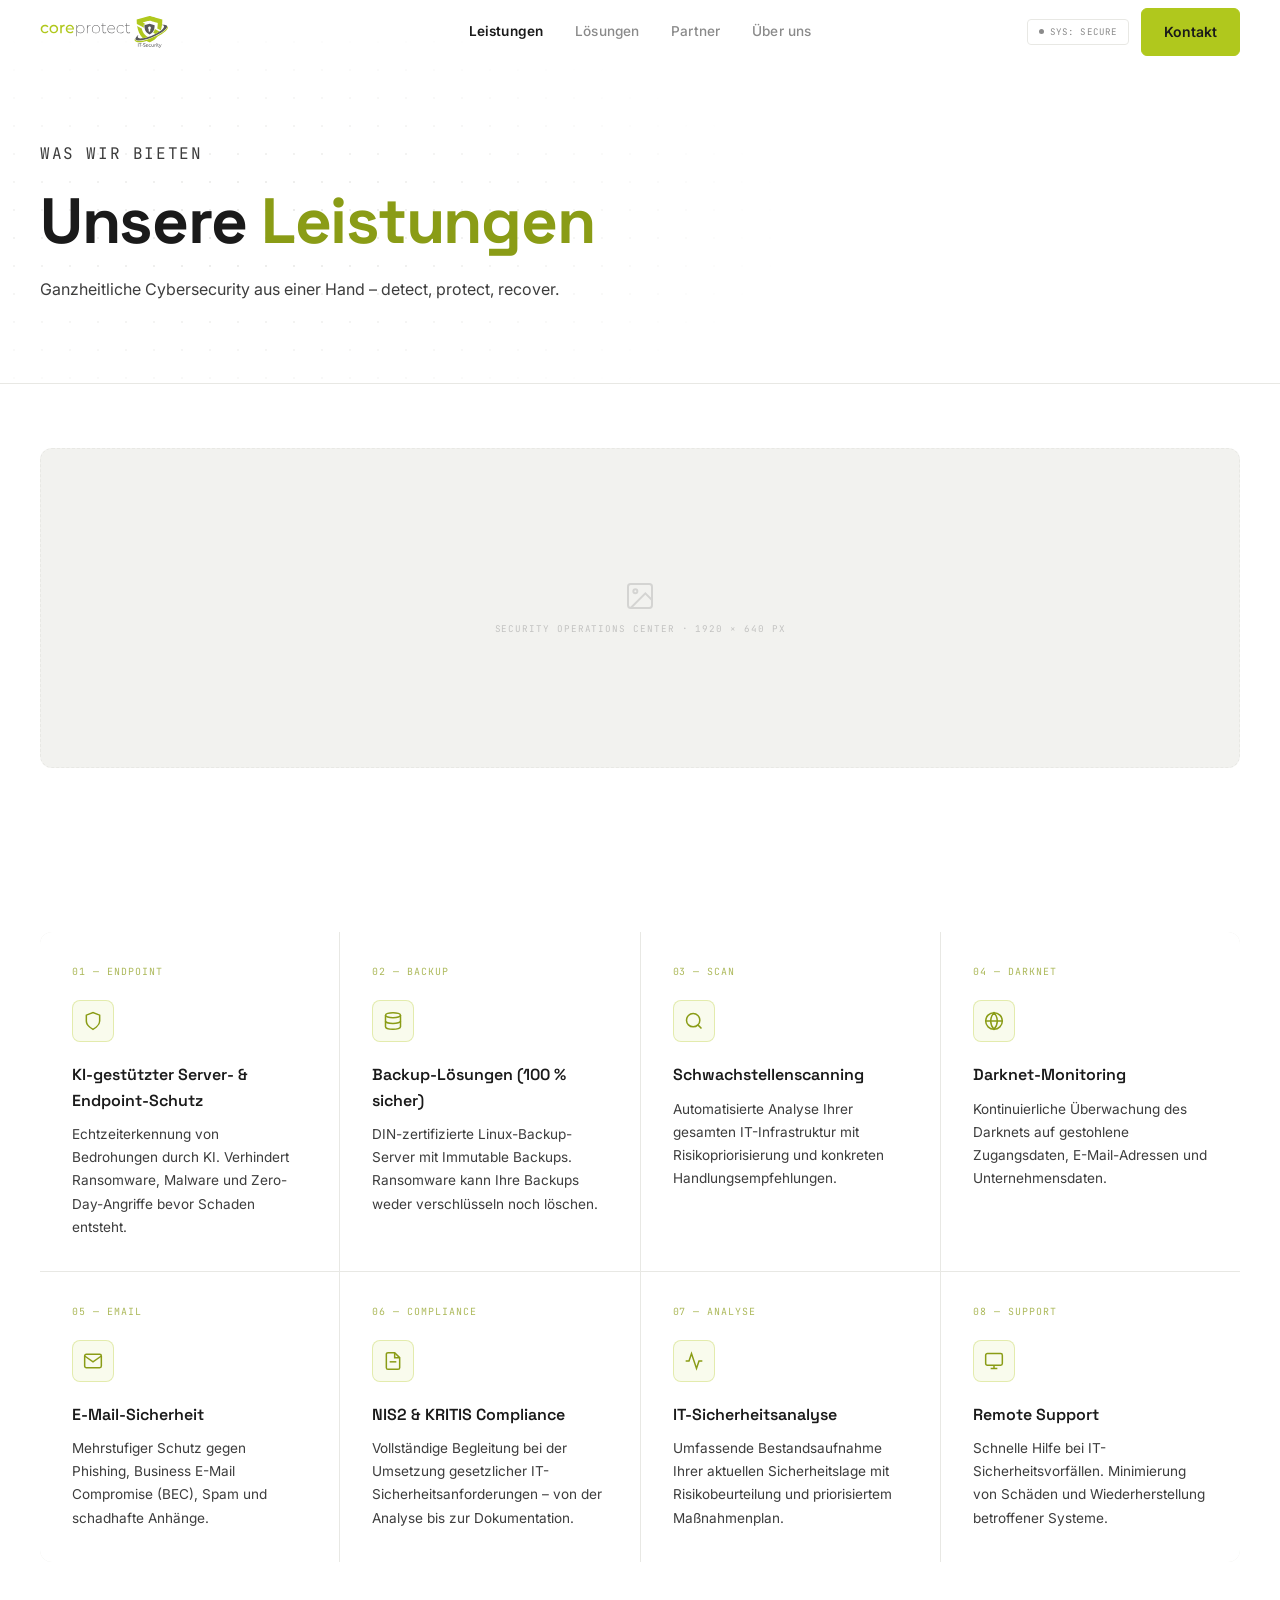
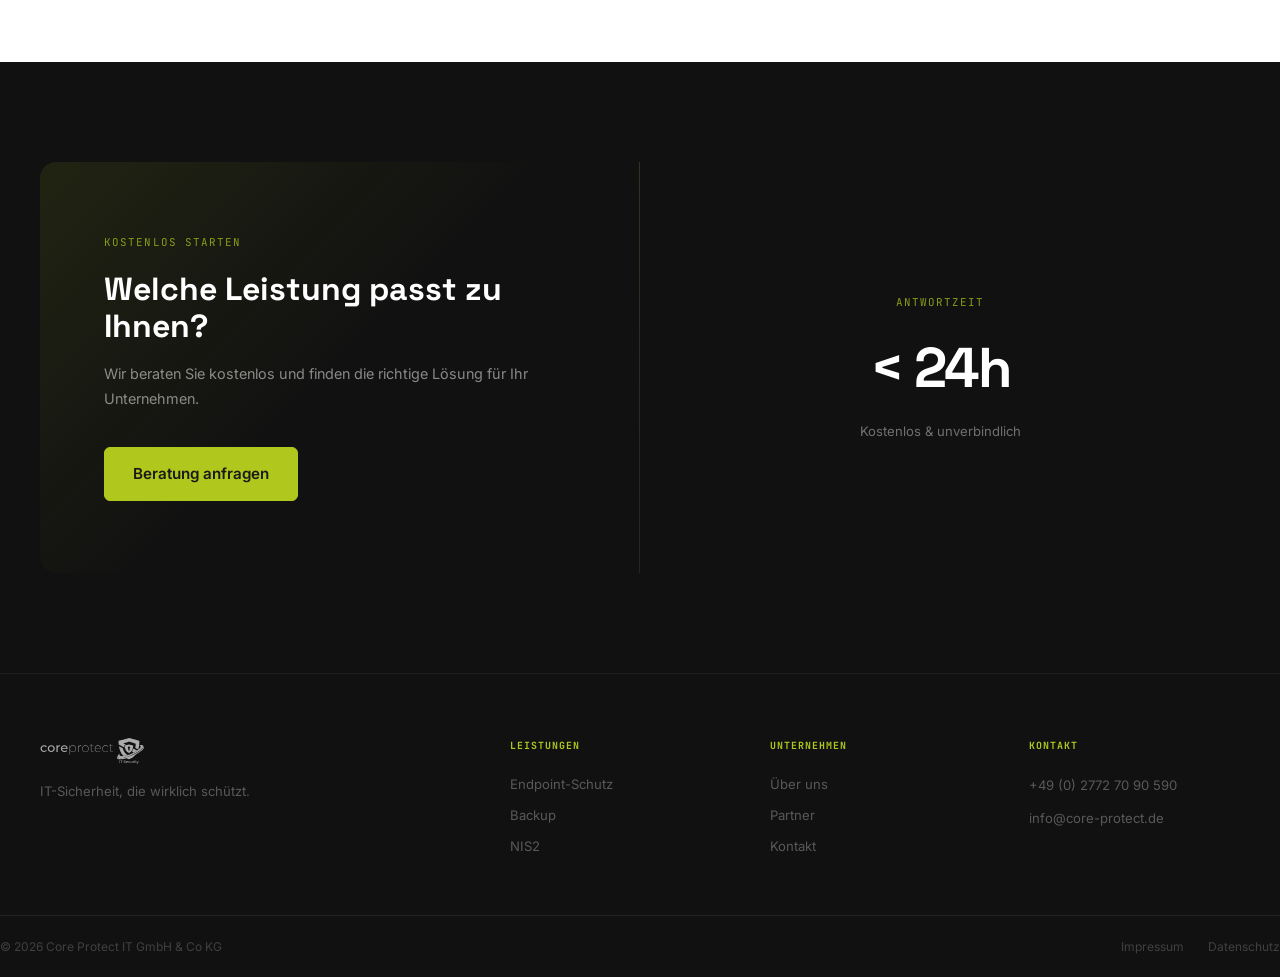
==== commit 0f84a273: "Add image placeholders at suitable locations across all pages - Über uns: team photo placeholder (26" ====
--- a/leistungen.html
+++ b/leistungen.html
@@ -40,6 +40,15 @@
       <p class="page-hero__kicker">Was wir bieten</p>
       <h1>Unsere <span>Leistungen</span></h1>
       <p>Ganzheitliche Cybersecurity aus einer Hand – detect, protect, recover.</p>
+    </div>
+  </section>
+
+  <section class="s--sm">
+    <div class="wrap reveal">
+      <div class="img-ph img-ph--banner">
+        <svg viewBox="0 0 24 24" fill="none" stroke="currentColor" stroke-width="1.5"><rect x="3" y="3" width="18" height="18" rx="2"/><circle cx="8.5" cy="8.5" r="1.5"/><polyline points="21 15 16 10 5 21"/></svg>
+        <span class="img-ph__label">Security Operations Center · 1920 × 640 px</span>
+      </div>
     </div>
   </section>
 
--- a/css/style.css
+++ b/css/style.css
@@ -219,6 +219,9 @@
 }
 .nav__burger span { width: 22px; height: 1.5px; background: var(--ink); display: block; transition: var(--t); }
 
+/* Mobile nav: always hidden by default, only shown when .open is toggled by JS */
+#mobileNav { display: none; }
+
 /* ===== HERO ===== */
 .hero {
   min-height: 100vh; display: flex; flex-direction: column;
@@ -237,14 +240,15 @@
 }
 
 .hero__top {
-  flex: 1; display: flex; align-items: flex-end;
+  flex: 1; display: flex; align-items: center;
   padding: 120px 40px 60px;
   max-width: 1280px; margin: 0 auto; width: 100%;
 }
 .hero__headline-wrap {
-  display: grid; grid-template-columns: 1fr 380px;
-  gap: 60px; align-items: flex-end; width: 100%;
-}
+  display: grid; grid-template-columns: 1fr 500px;
+  gap: 80px; align-items: center; width: 100%;
+}
+.hero__left { display: flex; flex-direction: column; }
 .hero__kicker {
   display: flex; align-items: center; gap: 10px;
   margin-bottom: 28px;
@@ -258,12 +262,26 @@
   50%      { box-shadow: 0 0 0 6px transparent; }
 }
 .hero__kicker-text { font-family: var(--font-mono); font-size: 0.7rem; letter-spacing: 0.1em; text-transform: uppercase; color: var(--green-dk); }
-
-.hero__side {
-  padding-bottom: 12px;
-}
-.hero__side-text { font-size: 0.9rem; color: var(--ink-2); line-height: 1.7; margin-bottom: 24px; max-width: 340px; }
+.hero__desc { font-size: 0.95rem; color: var(--ink-2); line-height: 1.75; margin: 20px 0 28px; max-width: 440px; }
 .hero__cta { display: flex; gap: 10px; }
+
+/* Hero visual — floating security console */
+.hero__visual { position: relative; }
+.hero__visual::before {
+  content: '';
+  position: absolute; inset: -48px;
+  background: radial-gradient(ellipse at 50% 50%, rgba(176,200,29,0.09) 0%, transparent 65%);
+  pointer-events: none;
+}
+.hero__visual > .sec-console {
+  position: relative;
+  animation: heroFloat 7s ease-in-out infinite;
+  box-shadow: 0 32px 72px rgba(0,0,0,0.18), 0 0 0 1px rgba(176,200,29,0.12);
+}
+@keyframes heroFloat {
+  0%, 100% { transform: translateY(0px); }
+  50%       { transform: translateY(-10px); }
+}
 
 .hero__rule {
   height: 1px; background: var(--rule); width: 100%;
@@ -551,7 +569,7 @@
 .sol__vis::before { content:''; position:absolute; inset:0; background:radial-gradient(circle at 50% 50%, rgba(176,200,29,.06) 0%, transparent 65%); }
 
 /* ===== Partner cards ===== */
-.partner-cards { display: grid; grid-template-columns: repeat(auto-fill,minmax(260px,1fr)); gap: 1px; background: var(--rule); border-radius: 12px; overflow: hidden; }
+.partner-cards { display: grid; grid-template-columns: repeat(auto-fit,minmax(200px,1fr)); gap: 1px; background: var(--rule); border-radius: 12px; overflow: hidden; }
 .partner-card { background: var(--white); padding: 32px; transition: background var(--t); }
 .partner-card:hover { background: var(--bg); }
 .partner-card__name { font-family: var(--font-head); font-size: 1rem; font-weight: 700; color: var(--green-dk); margin-bottom: 8px; }
@@ -602,6 +620,38 @@
 .footer__btm a:hover { color: var(--green); }
 .footer__btm-links { display: flex; gap: 24px; }
 
+/* ===== Image Placeholder ===== */
+.img-ph {
+  background: var(--bg-off); border: 1.5px dashed var(--rule);
+  border-radius: 10px; display: flex; flex-direction: column;
+  align-items: center; justify-content: center; gap: 10px;
+  position: relative; overflow: hidden; user-select: none;
+}
+.img-ph svg { width: 32px; height: 32px; color: var(--ink-3); opacity: 0.28; flex-shrink: 0; }
+.img-ph__label {
+  font-family: var(--font-mono); font-size: 0.58rem;
+  letter-spacing: 0.1em; text-transform: uppercase; color: var(--ink-3); opacity: 0.45;
+}
+/* Dark variant for use inside dark containers */
+.img-ph--dark {
+  background: rgba(255,255,255,0.03);
+  border-color: rgba(255,255,255,0.08);
+  border-radius: 0;
+}
+.img-ph--dark svg { color: #fff; opacity: 0.15; }
+.img-ph--dark .img-ph__label { color: rgba(255,255,255,0.2); opacity: 1; }
+
+/* Partner logo slot */
+.partner-logo-ph {
+  height: 56px; background: var(--bg); border: 1px dashed var(--rule);
+  border-radius: 8px; display: flex; align-items: center; justify-content: center;
+  margin-bottom: 20px;
+}
+.partner-logo-ph svg { width: 22px; height: 22px; color: var(--ink-3); opacity: 0.25; }
+
+/* Wide banner placeholder */
+.img-ph--banner { width: 100%; height: 320px; border-radius: 12px; }
+
 /* ===== Reveal ===== */
 .reveal { opacity: 0; transform: translateY(20px); transition: opacity 0.55s ease, transform 0.55s ease; }
 .reveal.in { opacity: 1; transform: none; }
@@ -611,9 +661,9 @@
   .wrap, .wrap--sm, .wrap--lg { padding: 0 24px; }
   .hero__top { padding: 100px 24px 48px; }
   .hero__bottom { padding: 0 24px; }
-  .hero__headline-wrap { grid-template-columns: 1fr; gap: 36px; }
-  .hero__side { display: flex; flex-direction: column; align-items: flex-start; }
+  .hero__headline-wrap { grid-template-columns: 1fr; gap: 48px; }
   .hero__bottom { grid-template-columns: repeat(3,1fr); }
+  .hero__visual { max-width: 560px; }
   .stats-row { grid-template-columns: repeat(2,1fr); }
   .pillars { grid-template-columns: 1fr; }
   .pillar { border-right: none; border-bottom: 1px solid var(--rule); }
@@ -635,10 +685,20 @@
   .nav__center { display: none; }
   .nav__right .nav__center-items { display: none; }
   .nav__status { display: none; }
+  .nav__burger { display: flex; }
+  #mobileNav.open {
+    display: flex; flex-direction: column;
+    position: fixed; top: 64px; left: 0; right: 0;
+    background: var(--white); border-bottom: 1px solid var(--rule);
+    padding: 24px; gap: 20px; z-index: 199;
+  }
+  #mobileNav a { font-size: 0.95rem; font-weight: 500; color: var(--ink-2); }
+  #mobileNav a:hover { color: var(--ink); }
 }
 @media (max-width: 768px) {
   .wrap, .wrap--sm, .wrap--lg { padding: 0 20px; }
   .hero__top { padding: 90px 20px 40px; }
+  .hero__visual { display: none; }
   .hero__bottom { grid-template-columns: 1fr; padding: 0 20px; }
   .hero__stat-cell { border-right: none; border-bottom: 1px solid var(--rule); padding: 20px 0; }
   .hero__stat-cell:first-child { padding-left: 0; }
@@ -654,10 +714,6 @@
   .form-row { grid-template-columns: 1fr; }
   .services-list__item { grid-template-columns: 1fr; gap: 8px; }
   .services-list__n { display: none; }
-  .nav__burger { display: flex; }
-  .nav-mobile-links { display: none; }
-  .nav-mobile-links.open { display: flex; flex-direction: column; position: fixed; top: 64px; left: 0; right: 0; background: var(--white); border-bottom: 1px solid var(--rule); padding: 24px; gap: 20px; z-index: 199; }
-  .nav-mobile-links a { font-size: 0.95rem; font-weight: 500; color: var(--ink-2); }
 }
 @media (max-width: 480px) {
   .stats-row { grid-template-columns: 1fr; }
